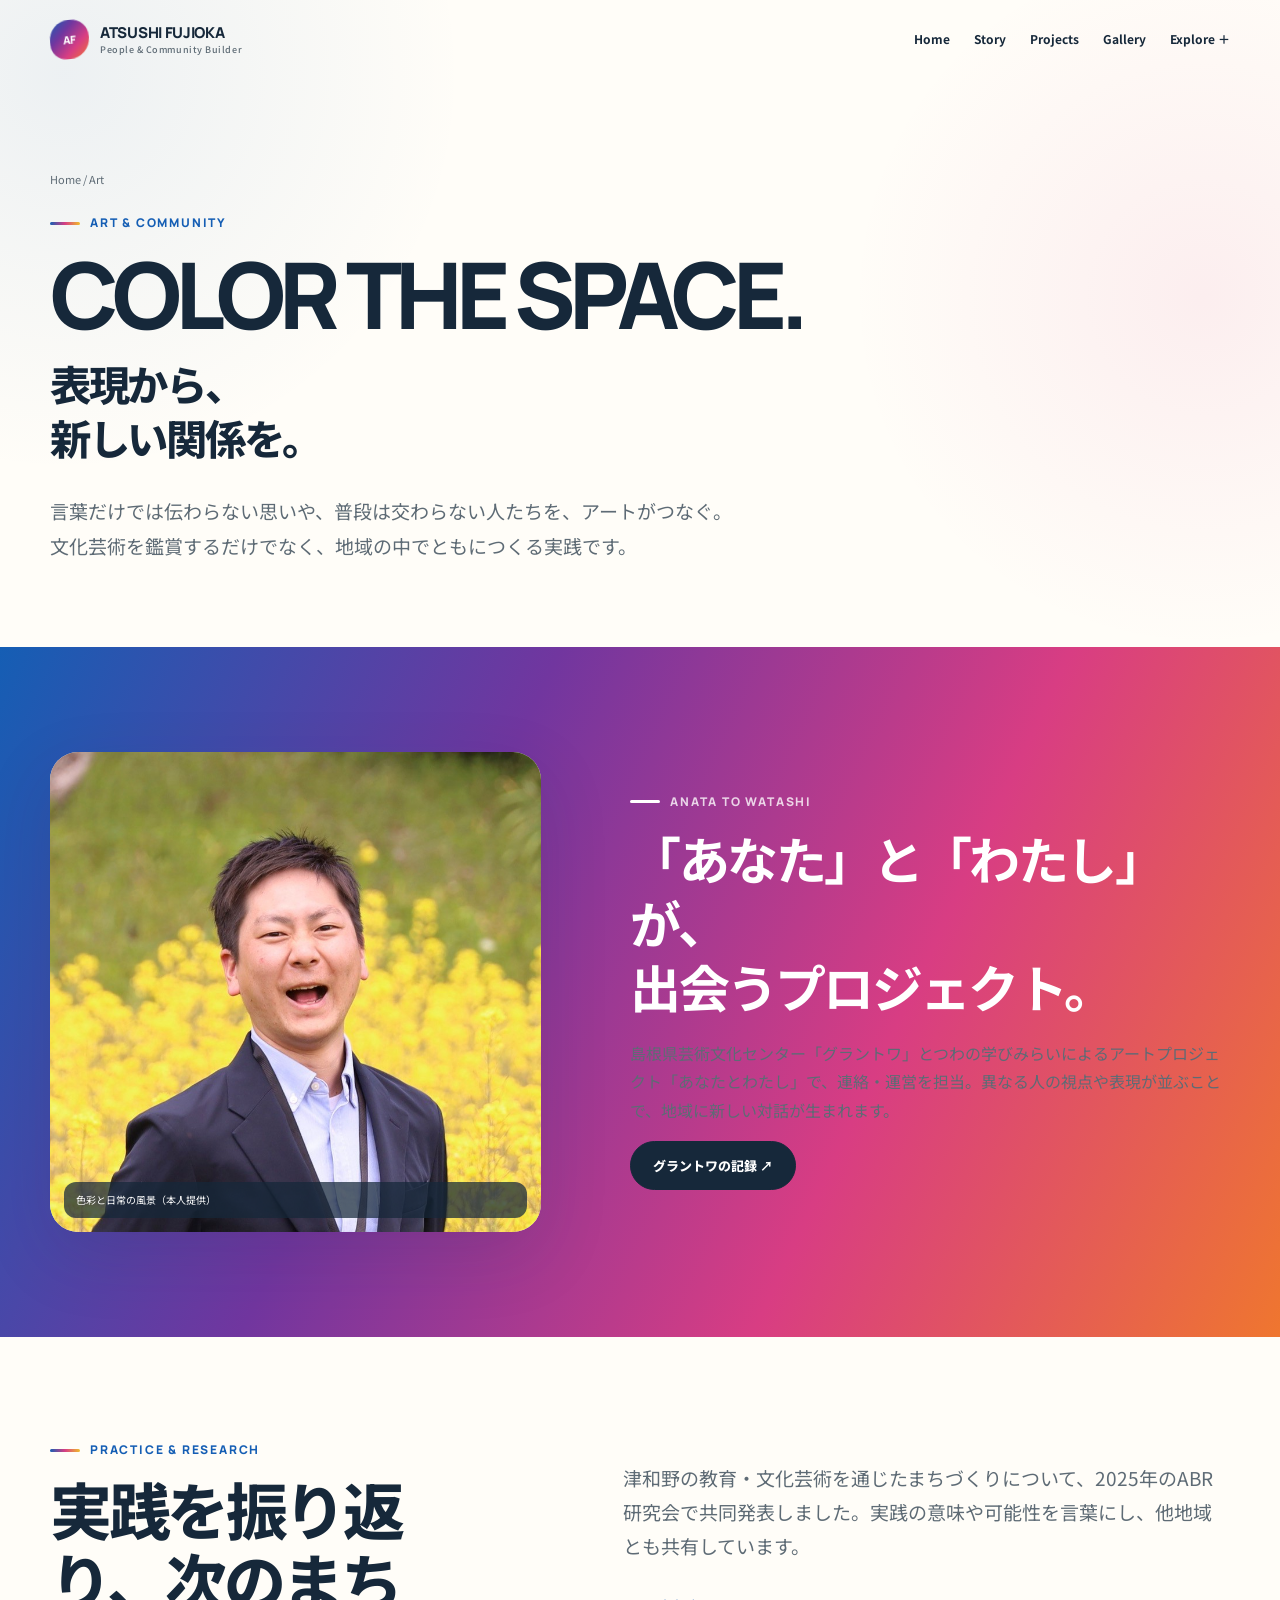
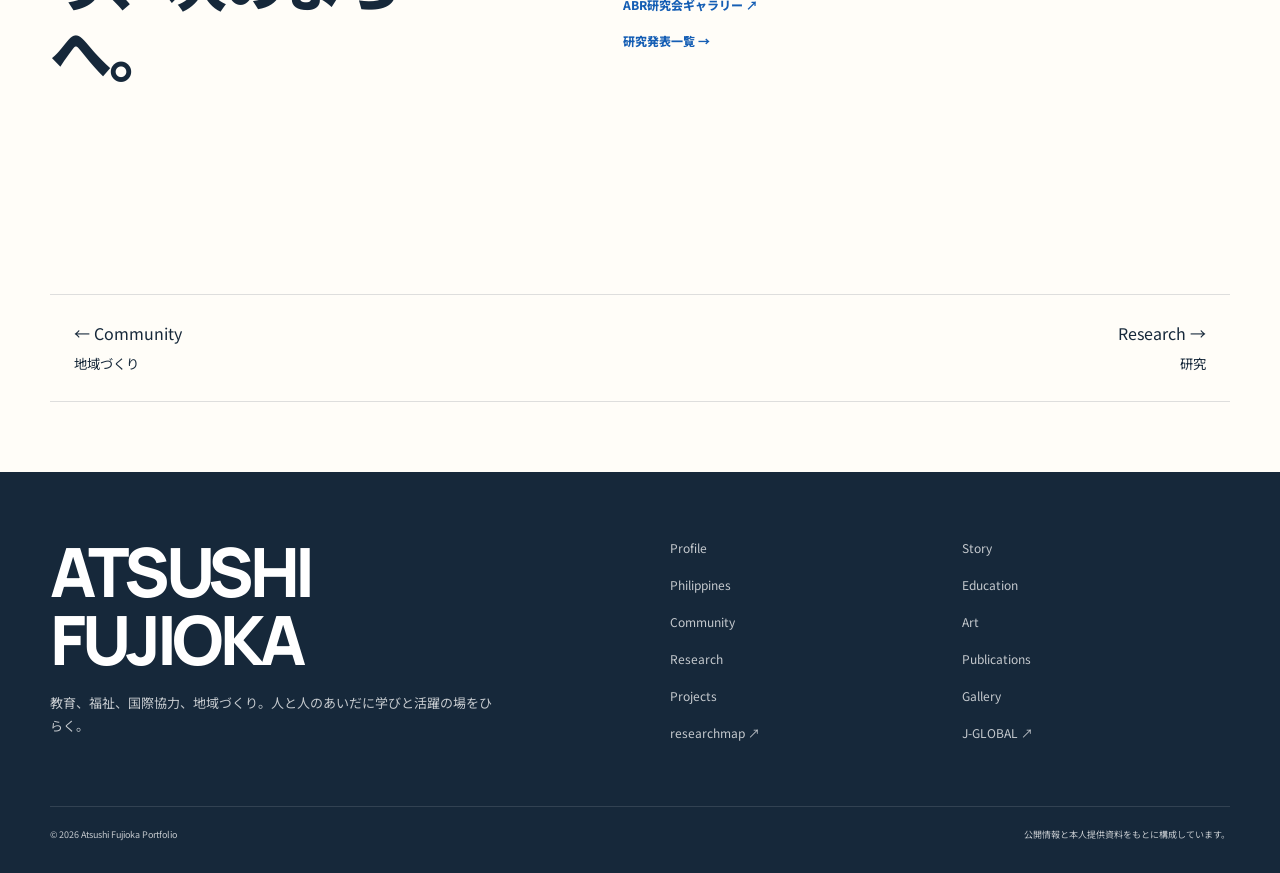
==== art.html @ 7da1eeb3 "Add Atsushi Fujioka portfolio site Present verified education, community, research, and internationa" ====
<!doctype html><html lang="ja"><head>
  <meta charset="utf-8"><meta name="viewport" content="width=device-width,initial-scale=1"><meta name="description" content="藤岡篤司の文化芸術を通じた教育・まちづくり。津和野のアートプロジェクト「あなたとわたし」。">
  <meta property="og:title" content="Art & Community | 藤岡篤司"><meta property="og:image" content="assets/images/profile-field.jpg"><title>Art & Community | 藤岡篤司</title>
  <link rel="preconnect" href="https://fonts.googleapis.com"><link rel="preconnect" href="https://fonts.gstatic.com" crossorigin><link href="https://fonts.googleapis.com/css2?family=Manrope:wght@500;700;800&family=Noto+Sans+JP:wght@400;500;700;900&display=swap" rel="stylesheet"><link rel="stylesheet" href="styles.css"><script src="script.js" defer></script>
</head><body><div data-site-header></div><main id="main">
  <section class="page-hero"><div class="container reveal"><p class="breadcrumb"><a href="index.html">Home</a> / Art</p><p class="eyebrow">Art & Community</p><h1 class="display">COLOR THE SPACE.<span class="jp">表現から、<br>新しい関係を。</span></h1><p class="lead">言葉だけでは伝わらない思いや、普段は交わらない人たちを、アートがつなぐ。文化芸術を鑑賞するだけでなく、地域の中でともにつくる実践です。</p></div></section>
  <section class="section color-band"><div class="container feature">
    <figure class="feature-media reveal"><img src="assets/images/profile-field.jpg" alt="色鮮やかな菜の花畑で笑う藤岡篤司" width="1024" height="682"><figcaption>色彩と日常の風景（本人提供）</figcaption></figure>
    <div class="feature-copy reveal"><p class="eyebrow">Anata to Watashi</p><h2>「あなた」と「わたし」が、<br>出会うプロジェクト。</h2><p>島根県芸術文化センター「グラントワ」とつわの学びみらいによるアートプロジェクト「あなたとわたし」で、連絡・運営を担当。異なる人の視点や表現が並ぶことで、地域に新しい対話が生まれます。</p><a class="button" href="https://www.grandtoit.jp/theater/event/5788/" target="_blank" rel="noopener">グラントワの記録 ↗</a></div>
  </div></section>
  <section class="section"><div class="container"><div class="split"><div class="reveal"><p class="eyebrow">Practice & Research</p><h2 class="section-title">実践を振り返り、次のまちへ。</h2></div><div class="reveal"><p class="lead">津和野の教育・文化芸術を通じたまちづくりについて、2025年のABR研究会で共同発表しました。実践の意味や可能性を言葉にし、他地域とも共有しています。</p><a class="source-link" href="http://m-kishi.com/abr-japan/ja/gallery2025.php" target="_blank" rel="noopener">ABR研究会ギャラリー ↗</a><br><a class="source-link" href="publications.html">研究発表一覧 →</a></div></div></section>
  <section class="section-tight"><div class="container page-nav"><a href="community.html">← Community<br><small>地域づくり</small></a><a href="research.html">Research →<br><small>研究</small></a></div></section>
</main><div data-site-footer></div></body></html>
---- styles.css ----
:root {
  --ink: #16283a;
  --muted: #5e6b75;
  --paper: #fffdf8;
  --white: #fff;
  --blue: #155eb4;
  --purple: #71369f;
  --pink: #d83d83;
  --orange: #ef762f;
  --yellow: #f1bd2a;
  --green: #368f62;
  --line: rgba(22, 40, 58, .14);
  --shadow: 0 24px 70px rgba(22, 40, 58, .13);
  --radius: 28px;
  --max: 1180px;
}

* { box-sizing: border-box; }
html { scroll-behavior: smooth; }
body {
  margin: 0;
  color: var(--ink);
  background:
    radial-gradient(circle at 5% 3%, rgba(21,94,180,.08), transparent 25rem),
    radial-gradient(circle at 94% 12%, rgba(216,61,131,.08), transparent 22rem),
    var(--paper);
  font-family: "Noto Sans JP", "Hiragino Kaku Gothic ProN", sans-serif;
  line-height: 1.8;
  -webkit-font-smoothing: antialiased;
}
body.menu-open { overflow: hidden; }
a { color: inherit; text-decoration: none; }
img { display: block; max-width: 100%; }
button { font: inherit; }
.container { width: min(calc(100% - 40px), var(--max)); margin-inline: auto; }
.skip-link { position: fixed; top: 8px; left: 8px; z-index: 300; padding: 10px 16px; color: white; background: var(--ink); transform: translateY(-160%); }
.skip-link:focus { transform: none; }

.site-header { position: sticky; top: 0; z-index: 100; border-bottom: 1px solid transparent; transition: .25s; }
.site-header.scrolled { border-color: var(--line); background: rgba(255,253,248,.92); backdrop-filter: blur(18px); }
.nav { width: min(calc(100% - 40px), var(--max)); min-height: 78px; margin: auto; display: flex; align-items: center; justify-content: space-between; gap: 30px; }
.brand { display: flex; align-items: center; gap: 11px; font: 800 15px/1 "Manrope", sans-serif; letter-spacing: -.02em; }
.brand-mark { width: 39px; height: 39px; border-radius: 50% 44% 52% 40%; display: grid; place-items: center; color: white; background: linear-gradient(135deg,var(--blue),var(--purple),var(--pink),var(--orange)); font-size: 11px; transform: rotate(-5deg); }
.brand small { display: block; margin-top: 5px; color: var(--muted); font: 500 9px/1 "Noto Sans JP", sans-serif; letter-spacing: .06em; }
.nav-links { display: flex; align-items: center; gap: 24px; font-size: 12px; font-weight: 700; }
.nav-links > a, .menu-button { position: relative; border: 0; padding: 8px 0; color: inherit; background: none; cursor: pointer; }
.nav-links > a::after, .menu-button::after { content: ""; position: absolute; right: 100%; bottom: 2px; left: 0; height: 2px; background: linear-gradient(90deg,var(--blue),var(--pink),var(--orange)); transition: .2s; }
.nav-links > a:hover::after, .nav-links > a[aria-current="page"]::after, .menu-button:hover::after { right: 0; }
.menu-wrap { position: relative; }
.menu-button { font-weight: 700; }
.dropdown { position: absolute; top: calc(100% + 12px); right: 0; width: 560px; padding: 24px; border: 1px solid var(--line); border-radius: 24px; display: grid; grid-template-columns: repeat(2,1fr); gap: 5px 18px; background: rgba(255,255,255,.98); box-shadow: var(--shadow); opacity: 0; visibility: hidden; transform: translateY(-8px); transition: .2s; }
.menu-wrap:hover .dropdown, .menu-wrap:focus-within .dropdown { opacity: 1; visibility: visible; transform: none; }
.dropdown a { padding: 12px; border-radius: 12px; }
.dropdown a:hover, .dropdown a[aria-current="page"] { color: var(--blue); background: #f1f6fc; }
.nav-toggle { display: none; border: 0; background: none; padding: 8px; cursor: pointer; }
.nav-toggle span { display: block; width: 25px; height: 2px; margin: 5px; background: var(--ink); }

.hero { position: relative; padding: 68px 0 100px; overflow: hidden; }
.hero::before, .hero::after { content: ""; position: absolute; border-radius: 48% 52% 42% 58%; filter: blur(1px); pointer-events: none; }
.hero::before { top: 4%; right: -90px; width: 320px; height: 140px; background: linear-gradient(100deg,rgba(241,189,42,.42),rgba(239,118,47,.28),rgba(216,61,131,.2)); transform: rotate(-12deg); }
.hero::after { bottom: 7%; left: -100px; width: 280px; height: 100px; background: linear-gradient(100deg,rgba(21,94,180,.28),rgba(54,143,98,.22)); transform: rotate(13deg); }
.hero-grid { display: grid; grid-template-columns: 1.08fr .92fr; gap: clamp(42px,7vw,92px); align-items: center; }
.eyebrow { display: flex; align-items: center; gap: 10px; margin: 0 0 17px; color: var(--blue); font: 800 12px/1.4 "Manrope",sans-serif; letter-spacing: .15em; text-transform: uppercase; }
.eyebrow::before { content: ""; width: 30px; height: 3px; border-radius: 9px; background: linear-gradient(90deg,var(--blue),var(--pink),var(--yellow)); }
.display { margin: 0; max-width: 900px; font: 800 clamp(49px,8vw,105px)/.98 "Manrope","Noto Sans JP",sans-serif; letter-spacing: -.075em; }
.display .jp { display: block; margin-top: 20px; font-size: .45em; line-height: 1.3; letter-spacing: -.055em; }
.lead { max-width: 700px; color: var(--muted); font-size: clamp(16px,1.7vw,19px); }
.hero-copy .lead { margin: 30px 0; }
.hero-actions { display: flex; flex-wrap: wrap; gap: 12px; }
.button { display: inline-flex; align-items: center; justify-content: center; gap: 9px; min-height: 49px; padding: 0 22px; border: 1px solid var(--ink); border-radius: 999px; color: white; background: var(--ink); font-size: 13px; font-weight: 800; transition: .2s; }
.button:hover { transform: translateY(-2px); box-shadow: 0 12px 30px rgba(22,40,58,.18); }
.button-light { color: var(--ink); background: transparent; }
.portrait { position: relative; min-height: 590px; margin: 0; border-radius: 48% 48% 28px 28px; overflow: hidden; background: #edf5f1; box-shadow: var(--shadow); }
.portrait img { position: absolute; inset: 0; width: 100%; height: 100%; object-fit: cover; object-position: center 25%; }
.portrait::after { content: ""; position: absolute; inset: 0; background: linear-gradient(to top,rgba(22,40,58,.58),transparent 45%); }
.portrait figcaption { position: absolute; right: 22px; bottom: 22px; left: 22px; z-index: 2; padding: 18px; border: 1px solid rgba(255,255,255,.34); border-radius: 18px; color: white; background: rgba(22,40,58,.66); backdrop-filter: blur(10px); }
.portrait figcaption strong { display: block; font-size: 18px; }
.portrait figcaption span { font-size: 11px; opacity: .8; }

.proof-strip { border-block: 1px solid var(--line); }
.proof-grid { display: grid; grid-template-columns: repeat(4,1fr); }
.proof-item { min-height: 145px; padding: 27px; border-right: 1px solid var(--line); display: flex; flex-direction: column; justify-content: center; }
.proof-item:first-child { border-left: 1px solid var(--line); }
.proof-value { font: 800 clamp(21px,2.5vw,34px)/1.15 "Manrope","Noto Sans JP",sans-serif; letter-spacing: -.05em; }
.proof-label { margin-top: 10px; color: var(--muted); font-size: 11px; line-height: 1.55; }

.section { position: relative; padding: 105px 0; }
.section-tight { padding: 70px 0; }
.section-title { margin: 0; max-width: 800px; font: 800 clamp(34px,5vw,62px)/1.15 "Manrope","Noto Sans JP",sans-serif; letter-spacing: -.055em; }
.split { display: grid; grid-template-columns: .86fr 1.14fr; gap: 9vw; align-items: start; }
.cards { display: grid; grid-template-columns: repeat(3,1fr); gap: 18px; margin-top: 50px; }
.card { min-height: 300px; padding: 30px; border: 1px solid var(--line); border-radius: var(--radius); display: flex; flex-direction: column; background: rgba(255,255,255,.56); transition: .25s; }
a.card:hover { transform: translateY(-6px); background: white; box-shadow: 0 18px 50px rgba(22,40,58,.1); }
.card-tag { margin-bottom: auto; color: var(--pink); font: 800 11px "Manrope",sans-serif; letter-spacing: .08em; }
.card h3 { margin: 38px 0 12px; font-size: 23px; line-height: 1.35; letter-spacing: -.035em; }
.card p { margin: 0; color: var(--muted); font-size: 13px; }
.card .arrow { margin-top: 18px; color: var(--blue); font-weight: 800; }
.color-band { color: white; background: linear-gradient(115deg,var(--blue),var(--purple) 35%,var(--pink) 67%,var(--orange)); }
.color-band .eyebrow, .color-band .lead, .color-band .card p { color: rgba(255,255,255,.78); }
.color-band .eyebrow::before { background: white; }
.color-band .card { border-color: rgba(255,255,255,.25); background: rgba(255,255,255,.1); }
.color-band .card-tag { color: #ffe477; }

.page-hero { padding: 80px 0 65px; overflow: hidden; }
.page-hero .display { font-size: clamp(46px,7.5vw,92px); }
.page-hero .lead { margin-top: 28px; }
.breadcrumb { margin-bottom: 25px; color: var(--muted); font-size: 11px; }
.breadcrumb a:hover { color: var(--blue); }
.feature { display: grid; grid-template-columns: .9fr 1.1fr; gap: 7vw; align-items: center; }
.feature.reverse { grid-template-columns: 1.1fr .9fr; }
.feature-media { position: relative; min-height: 480px; margin: 0; border-radius: 28px; overflow: hidden; background: #eaf1ef; box-shadow: var(--shadow); }
.feature-media img { position: absolute; inset: 0; width: 100%; height: 100%; object-fit: cover; }
.feature-media figcaption { position: absolute; right: 14px; bottom: 14px; left: 14px; padding: 9px 12px; border-radius: 12px; color: white; background: rgba(22,40,58,.72); font-size: 10px; }
.feature-copy h2 { margin: 0 0 20px; font-size: clamp(31px,4vw,51px); line-height: 1.25; letter-spacing: -.05em; }
.feature-copy p { color: var(--muted); }
.source-link { display: inline-flex; gap: 7px; align-items: center; margin-top: 12px; color: var(--blue); font-size: 12px; font-weight: 800; }
.source-link:hover { text-decoration: underline; }

.timeline { margin-top: 55px; border-top: 1px solid var(--line); }
.timeline-row { display: grid; grid-template-columns: 120px 1fr; gap: 38px; padding: 30px 0; border-bottom: 1px solid var(--line); }
.timeline-year { color: var(--pink); font: 800 13px "Manrope",sans-serif; }
.timeline-row h3 { margin: 0 0 8px; font-size: 20px; }
.timeline-row p { margin: 0; color: var(--muted); }
.link-list { margin-top: 45px; border-top: 1px solid var(--line); }
.link-list a { min-height: 104px; padding: 18px 0; border-bottom: 1px solid var(--line); display: grid; grid-template-columns: 1fr auto; align-items: center; gap: 20px; transition: .2s; }
.link-list a:hover { padding-inline: 12px; color: var(--blue); }
.link-list strong { display: block; font-size: clamp(19px,2.5vw,30px); letter-spacing: -.03em; }
.link-list small { color: var(--muted); }
.page-nav { display: grid; grid-template-columns: repeat(2,1fr); margin-top: 30px; border-top: 1px solid var(--line); }
.page-nav a { padding: 24px; border-bottom: 1px solid var(--line); }
.page-nav a:last-child { text-align: right; }
.page-nav a:hover { color: var(--blue); }

.gallery { columns: 3 300px; column-gap: 18px; margin-top: 44px; }
.gallery figure { break-inside: avoid; margin: 0 0 18px; border-radius: 20px; overflow: hidden; background: white; box-shadow: 0 12px 36px rgba(22,40,58,.1); }
.gallery img { width: 100%; height: auto; }
.gallery figcaption { padding: 14px 16px 17px; color: var(--muted); font-size: 11px; }
.publication { padding: 28px 0; border-top: 1px solid var(--line); display: grid; grid-template-columns: 90px 1fr; gap: 30px; }
.publication:last-child { border-bottom: 1px solid var(--line); }
.publication time { color: var(--pink); font: 800 13px "Manrope",sans-serif; }
.publication h3 { margin: 0 0 8px; font-size: 19px; }
.publication p { margin: 0; color: var(--muted); font-size: 13px; }
.notice { padding: 24px; border-left: 4px solid var(--yellow); border-radius: 0 18px 18px 0; color: var(--muted); background: rgba(241,189,42,.11); font-size: 13px; }

.site-footer { padding: 65px 0 30px; color: rgba(255,255,255,.75); background: var(--ink); }
.footer-grid { display: grid; grid-template-columns: 1fr 1fr; gap: 60px; }
.footer-name { margin: 0; color: white; font: 800 clamp(36px,6vw,68px)/1 "Manrope",sans-serif; letter-spacing: -.065em; }
.footer-tagline { max-width: 450px; margin-top: 18px; font-size: 13px; }
.footer-links { display: grid; grid-template-columns: repeat(2,1fr); gap: 8px 24px; font-size: 12px; }
.footer-links a:hover { color: #ffe477; }
.footer-bottom { margin-top: 55px; padding-top: 20px; border-top: 1px solid rgba(255,255,255,.12); display: flex; justify-content: space-between; gap: 20px; font-size: 9px; }
.reveal { opacity: 0; transform: translateY(22px); transition: opacity .65s,transform .65s; }
.reveal.visible { opacity: 1; transform: none; }

@media (max-width: 900px) {
  .nav-toggle { display: block; position: relative; z-index: 102; }
  .nav-links { position: fixed; inset: 0; z-index: 101; padding: 95px 28px 35px; flex-direction: column; align-items: flex-start; overflow-y: auto; color: var(--ink); background: var(--paper); transform: translateX(100%); transition: .25s; font-size: 20px; }
  .nav-links.open { transform: none; }
  .menu-wrap { width: 100%; }
  .menu-button { display: none; }
  .dropdown { position: static; width: 100%; padding: 5px 0; border: 0; grid-template-columns: 1fr; background: none; box-shadow: none; opacity: 1; visibility: visible; transform: none; font-size: 16px; }
  .dropdown a { padding: 8px 0; }
  .hero-grid,.split,.feature,.feature.reverse,.footer-grid { grid-template-columns: 1fr; }
  .hero-grid { gap: 48px; }
  .portrait { min-height: 530px; }
  .proof-grid { grid-template-columns: repeat(2,1fr); }
  .proof-item:nth-child(3) { border-left: 1px solid var(--line); }
  .cards { grid-template-columns: 1fr; }
  .card { min-height: 230px; }
  .feature.reverse .feature-media { order: 0; }
  .feature.reverse .feature-copy { order: 1; }
}
@media (max-width: 560px) {
  .container,.nav { width: min(calc(100% - 28px),var(--max)); }
  .nav { min-height: 68px; }
  .brand small { display: none; }
  .hero { padding-top: 42px; }
  .display { font-size: 51px; }
  .hero-actions { flex-direction: column; align-items: stretch; }
  .portrait { min-height: 440px; border-radius: 42% 42% 22px 22px; }
  .proof-item { min-height: 124px; padding: 18px; }
  .section { padding: 78px 0; }
  .feature-media { min-height: 370px; }
  .timeline-row,.publication { grid-template-columns: 1fr; gap: 8px; }
  .page-nav { grid-template-columns: 1fr; }
  .page-nav a:last-child { text-align: left; }
  .footer-links { grid-template-columns: 1fr; }
  .footer-bottom { flex-direction: column; }
}
@media (prefers-reduced-motion: reduce) {
  html { scroll-behavior: auto; }
  *,*::before,*::after { animation-duration: .01ms !important; transition-duration: .01ms !important; }
  .reveal { opacity: 1; transform: none; }
}
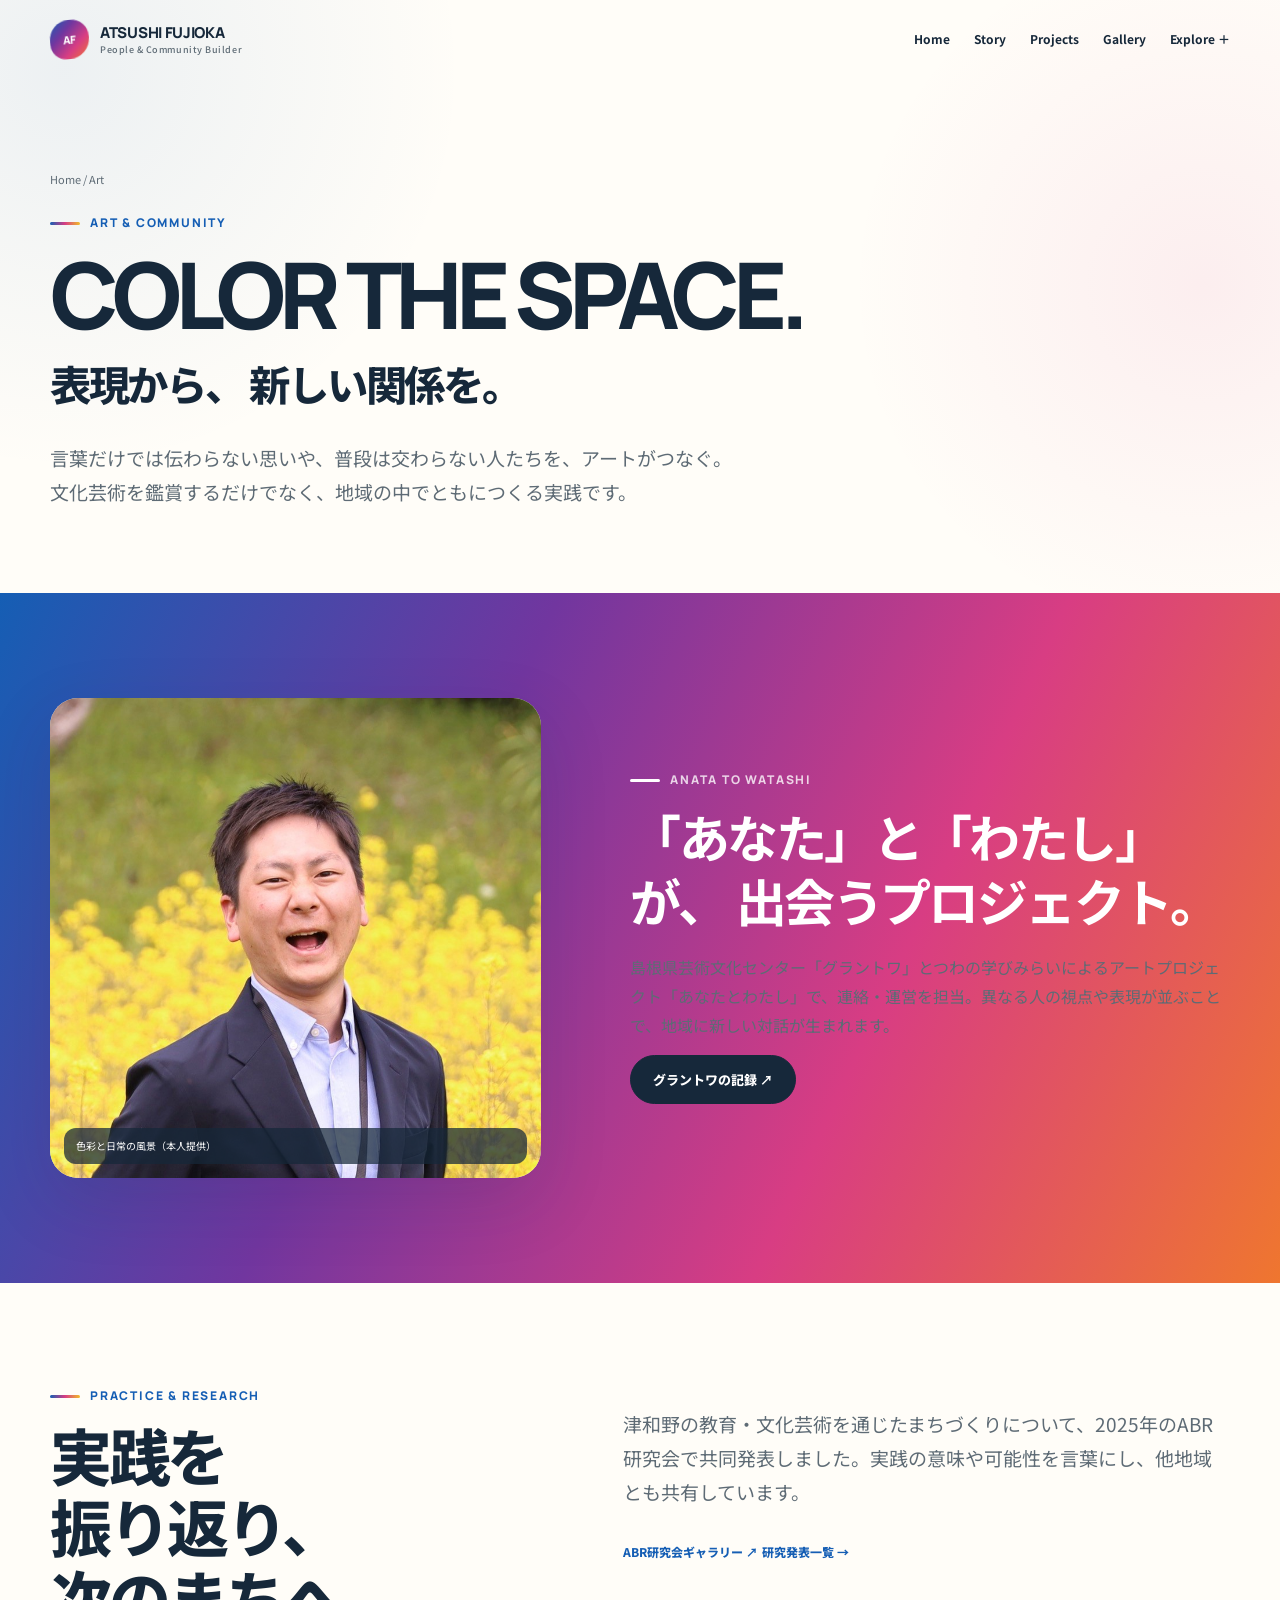
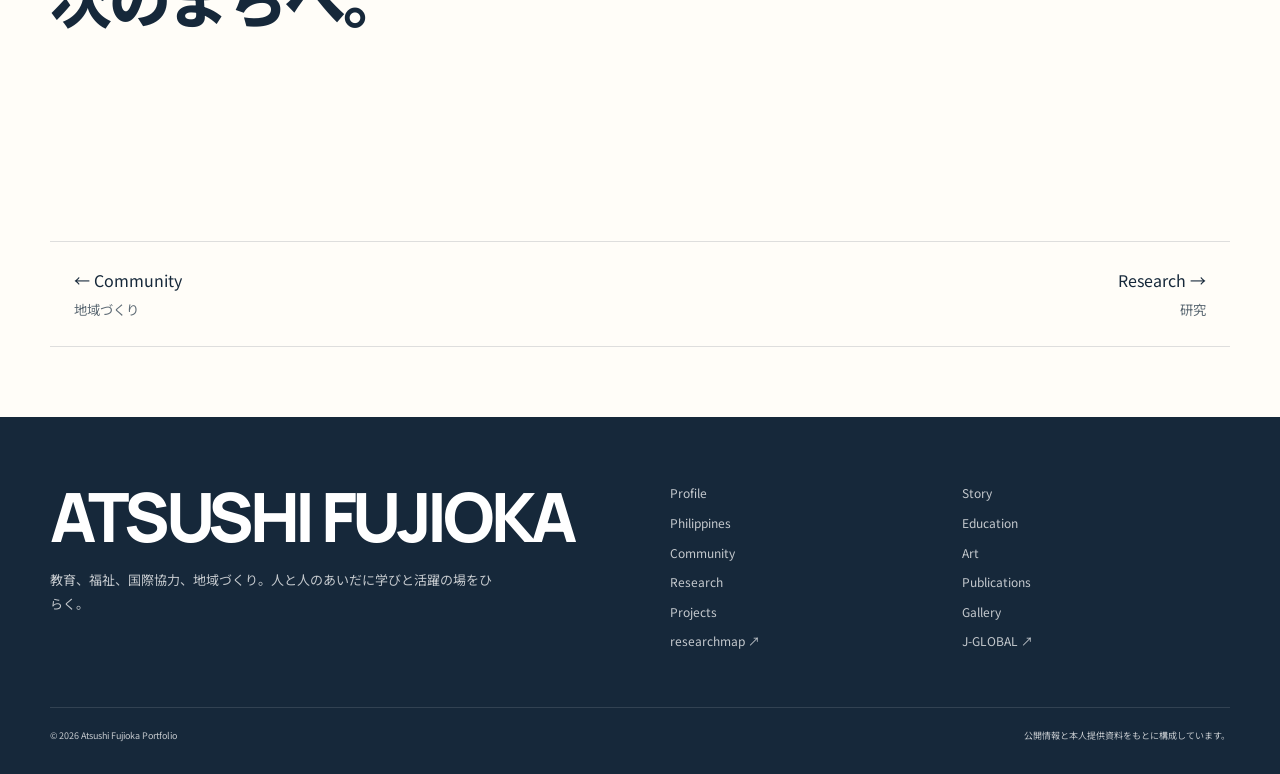
==== commit 64eb28ba: "Improve responsive layout and career storytelling Let content wrap naturally on every screen size an" ====
--- a/art.html
+++ b/art.html
@@ -3,11 +3,11 @@
   <meta property="og:title" content="Art & Community | 藤岡篤司"><meta property="og:image" content="assets/images/profile-field.jpg"><title>Art & Community | 藤岡篤司</title>
   <link rel="preconnect" href="https://fonts.googleapis.com"><link rel="preconnect" href="https://fonts.gstatic.com" crossorigin><link href="https://fonts.googleapis.com/css2?family=Manrope:wght@500;700;800&family=Noto+Sans+JP:wght@400;500;700;900&display=swap" rel="stylesheet"><link rel="stylesheet" href="styles.css"><script src="script.js" defer></script>
 </head><body><div data-site-header></div><main id="main">
-  <section class="page-hero"><div class="container reveal"><p class="breadcrumb"><a href="index.html">Home</a> / Art</p><p class="eyebrow">Art & Community</p><h1 class="display">COLOR THE SPACE.<span class="jp">表現から、<br>新しい関係を。</span></h1><p class="lead">言葉だけでは伝わらない思いや、普段は交わらない人たちを、アートがつなぐ。文化芸術を鑑賞するだけでなく、地域の中でともにつくる実践です。</p></div></section>
+  <section class="page-hero"><div class="container reveal"><p class="breadcrumb"><a href="index.html">Home</a> / Art</p><p class="eyebrow">Art & Community</p><h1 class="display">COLOR THE SPACE.<span class="jp">表現から、 新しい関係を。</span></h1><p class="lead">言葉だけでは伝わらない思いや、普段は交わらない人たちを、アートがつなぐ。文化芸術を鑑賞するだけでなく、地域の中でともにつくる実践です。</p></div></section>
   <section class="section color-band"><div class="container feature">
     <figure class="feature-media reveal"><img src="assets/images/profile-field.jpg" alt="色鮮やかな菜の花畑で笑う藤岡篤司" width="1024" height="682"><figcaption>色彩と日常の風景（本人提供）</figcaption></figure>
-    <div class="feature-copy reveal"><p class="eyebrow">Anata to Watashi</p><h2>「あなた」と「わたし」が、<br>出会うプロジェクト。</h2><p>島根県芸術文化センター「グラントワ」とつわの学びみらいによるアートプロジェクト「あなたとわたし」で、連絡・運営を担当。異なる人の視点や表現が並ぶことで、地域に新しい対話が生まれます。</p><a class="button" href="https://www.grandtoit.jp/theater/event/5788/" target="_blank" rel="noopener">グラントワの記録 ↗</a></div>
+    <div class="feature-copy reveal"><p class="eyebrow">Anata to Watashi</p><h2>「あなた」と「わたし」が、 出会うプロジェクト。</h2><p>島根県芸術文化センター「グラントワ」とつわの学びみらいによるアートプロジェクト「あなたとわたし」で、連絡・運営を担当。異なる人の視点や表現が並ぶことで、地域に新しい対話が生まれます。</p><a class="button" href="https://www.grandtoit.jp/theater/event/5788/" target="_blank" rel="noopener">グラントワの記録 ↗</a></div>
   </div></section>
-  <section class="section"><div class="container"><div class="split"><div class="reveal"><p class="eyebrow">Practice & Research</p><h2 class="section-title">実践を振り返り、次のまちへ。</h2></div><div class="reveal"><p class="lead">津和野の教育・文化芸術を通じたまちづくりについて、2025年のABR研究会で共同発表しました。実践の意味や可能性を言葉にし、他地域とも共有しています。</p><a class="source-link" href="http://m-kishi.com/abr-japan/ja/gallery2025.php" target="_blank" rel="noopener">ABR研究会ギャラリー ↗</a><br><a class="source-link" href="publications.html">研究発表一覧 →</a></div></div></section>
-  <section class="section-tight"><div class="container page-nav"><a href="community.html">← Community<br><small>地域づくり</small></a><a href="research.html">Research →<br><small>研究</small></a></div></section>
+  <section class="section"><div class="container"><div class="split"><div class="reveal"><p class="eyebrow">Practice & Research</p><h2 class="section-title">実践を振り返り、次のまちへ。</h2></div><div class="reveal"><p class="lead">津和野の教育・文化芸術を通じたまちづくりについて、2025年のABR研究会で共同発表しました。実践の意味や可能性を言葉にし、他地域とも共有しています。</p><a class="source-link" href="http://m-kishi.com/abr-japan/ja/gallery2025.php" target="_blank" rel="noopener">ABR研究会ギャラリー ↗</a> <a class="source-link" href="publications.html">研究発表一覧 →</a></div></div></section>
+  <section class="section-tight"><div class="container page-nav"><a href="community.html">← Community <small>地域づくり</small></a><a href="research.html">Research → <small>研究</small></a></div></section>
 </main><div data-site-footer></div></body></html>
--- a/styles.css
+++ b/styles.css
@@ -26,6 +26,8 @@
     var(--paper);
   font-family: "Noto Sans JP", "Hiragino Kaku Gothic ProN", sans-serif;
   line-height: 1.8;
+  overflow-wrap: break-word;
+  overflow-x: clip;
   -webkit-font-smoothing: antialiased;
 }
 body.menu-open { overflow: hidden; }
@@ -62,8 +64,8 @@
 .hero-grid { display: grid; grid-template-columns: 1.08fr .92fr; gap: clamp(42px,7vw,92px); align-items: center; }
 .eyebrow { display: flex; align-items: center; gap: 10px; margin: 0 0 17px; color: var(--blue); font: 800 12px/1.4 "Manrope",sans-serif; letter-spacing: .15em; text-transform: uppercase; }
 .eyebrow::before { content: ""; width: 30px; height: 3px; border-radius: 9px; background: linear-gradient(90deg,var(--blue),var(--pink),var(--yellow)); }
-.display { margin: 0; max-width: 900px; font: 800 clamp(49px,8vw,105px)/.98 "Manrope","Noto Sans JP",sans-serif; letter-spacing: -.075em; }
-.display .jp { display: block; margin-top: 20px; font-size: .45em; line-height: 1.3; letter-spacing: -.055em; }
+.display { margin: 0; max-width: 900px; font: 800 clamp(49px,8vw,105px)/.98 "Manrope","Noto Sans JP",sans-serif; letter-spacing: -.075em; overflow-wrap: anywhere; text-wrap: balance; }
+.display .jp { display: block; max-width: 18em; margin-top: 20px; font-size: .45em; line-height: 1.3; letter-spacing: -.055em; overflow-wrap: normal; word-break: auto-phrase; text-wrap: balance; }
 .lead { max-width: 700px; color: var(--muted); font-size: clamp(16px,1.7vw,19px); }
 .hero-copy .lead { margin: 30px 0; }
 .hero-actions { display: flex; flex-wrap: wrap; gap: 12px; }
@@ -86,13 +88,13 @@
 
 .section { position: relative; padding: 105px 0; }
 .section-tight { padding: 70px 0; }
-.section-title { margin: 0; max-width: 800px; font: 800 clamp(34px,5vw,62px)/1.15 "Manrope","Noto Sans JP",sans-serif; letter-spacing: -.055em; }
+.section-title { margin: 0; max-width: 800px; font: 800 clamp(34px,5vw,62px)/1.15 "Manrope","Noto Sans JP",sans-serif; letter-spacing: -.055em; word-break: auto-phrase; text-wrap: balance; }
 .split { display: grid; grid-template-columns: .86fr 1.14fr; gap: 9vw; align-items: start; }
 .cards { display: grid; grid-template-columns: repeat(3,1fr); gap: 18px; margin-top: 50px; }
 .card { min-height: 300px; padding: 30px; border: 1px solid var(--line); border-radius: var(--radius); display: flex; flex-direction: column; background: rgba(255,255,255,.56); transition: .25s; }
 a.card:hover { transform: translateY(-6px); background: white; box-shadow: 0 18px 50px rgba(22,40,58,.1); }
 .card-tag { margin-bottom: auto; color: var(--pink); font: 800 11px "Manrope",sans-serif; letter-spacing: .08em; }
-.card h3 { margin: 38px 0 12px; font-size: 23px; line-height: 1.35; letter-spacing: -.035em; }
+.card h3 { margin: 38px 0 12px; font-size: 23px; line-height: 1.35; letter-spacing: -.035em; word-break: auto-phrase; text-wrap: balance; }
 .card p { margin: 0; color: var(--muted); font-size: 13px; }
 .card .arrow { margin-top: 18px; color: var(--blue); font-weight: 800; }
 .color-band { color: white; background: linear-gradient(115deg,var(--blue),var(--purple) 35%,var(--pink) 67%,var(--orange)); }
@@ -111,9 +113,9 @@
 .feature-media { position: relative; min-height: 480px; margin: 0; border-radius: 28px; overflow: hidden; background: #eaf1ef; box-shadow: var(--shadow); }
 .feature-media img { position: absolute; inset: 0; width: 100%; height: 100%; object-fit: cover; }
 .feature-media figcaption { position: absolute; right: 14px; bottom: 14px; left: 14px; padding: 9px 12px; border-radius: 12px; color: white; background: rgba(22,40,58,.72); font-size: 10px; }
-.feature-copy h2 { margin: 0 0 20px; font-size: clamp(31px,4vw,51px); line-height: 1.25; letter-spacing: -.05em; }
+.feature-copy h2 { margin: 0 0 20px; font-size: clamp(31px,4vw,51px); line-height: 1.25; letter-spacing: -.05em; word-break: auto-phrase; text-wrap: balance; }
 .feature-copy p { color: var(--muted); }
-.source-link { display: inline-flex; gap: 7px; align-items: center; margin-top: 12px; color: var(--blue); font-size: 12px; font-weight: 800; }
+.source-link { display: inline-flex; max-width: 100%; gap: 7px; align-items: center; margin-top: 12px; color: var(--blue); font-size: 12px; font-weight: 800; overflow-wrap: anywhere; }
 .source-link:hover { text-decoration: underline; }
 
 .timeline { margin-top: 55px; border-top: 1px solid var(--line); }
@@ -130,6 +132,7 @@
 .page-nav a { padding: 24px; border-bottom: 1px solid var(--line); }
 .page-nav a:last-child { text-align: right; }
 .page-nav a:hover { color: var(--blue); }
+.page-nav small { display: block; margin-top: 4px; color: var(--muted); }
 
 .gallery { columns: 3 300px; column-gap: 18px; margin-top: 44px; }
 .gallery figure { break-inside: avoid; margin: 0 0 18px; border-radius: 20px; overflow: hidden; background: white; box-shadow: 0 12px 36px rgba(22,40,58,.1); }
@@ -142,9 +145,84 @@
 .publication p { margin: 0; color: var(--muted); font-size: 13px; }
 .notice { padding: 24px; border-left: 4px solid var(--yellow); border-radius: 0 18px 18px 0; color: var(--muted); background: rgba(241,189,42,.11); font-size: 13px; }
 
+.career-map { margin-top: 52px; }
+.career-map-stage {
+  position: relative;
+  min-height: 620px;
+  border: 1px solid var(--line);
+  border-radius: 36px;
+  overflow: hidden;
+  background:
+    radial-gradient(circle at 50% 50%, rgba(241,189,42,.16), transparent 25%),
+    radial-gradient(circle at 15% 20%, rgba(21,94,180,.08), transparent 22%),
+    radial-gradient(circle at 85% 75%, rgba(216,61,131,.09), transparent 24%),
+    rgba(255,255,255,.55);
+}
+.career-map-lines { position: absolute; inset: 0; width: 100%; height: 100%; pointer-events: none; }
+.career-map-lines path { fill: none; stroke: url("#career-line-gradient"); stroke-width: 2.5; stroke-linecap: round; opacity: .48; }
+.map-node {
+  position: absolute;
+  left: var(--x);
+  top: var(--y);
+  z-index: 2;
+  width: clamp(112px,14vw,166px);
+  min-height: 76px;
+  padding: 13px 16px;
+  border: 1px solid var(--line);
+  border-radius: 22px;
+  color: var(--ink);
+  background: rgba(255,255,255,.94);
+  box-shadow: 0 12px 36px rgba(22,40,58,.11);
+  font-size: 12px;
+  font-weight: 800;
+  line-height: 1.45;
+  text-align: center;
+  cursor: pointer;
+  transform: translate(-50%,-50%);
+  transition: transform .2s, border-color .2s, box-shadow .2s, color .2s;
+}
+.map-node:hover,.map-node:focus-visible,.map-node[aria-pressed="true"] {
+  border-color: var(--pink);
+  color: var(--blue);
+  box-shadow: 0 16px 44px rgba(21,94,180,.16);
+  transform: translate(-50%,-50%) scale(1.04);
+}
+.map-node small { display: block; margin-top: 5px; color: var(--muted); font-size: 9px; font-weight: 500; }
+.map-node-center {
+  width: clamp(142px,17vw,198px);
+  min-height: 112px;
+  border: 0;
+  border-radius: 50%;
+  color: white;
+  background: linear-gradient(135deg,var(--blue),var(--purple) 38%,var(--pink) 70%,var(--orange));
+  box-shadow: 0 22px 60px rgba(113,54,159,.25);
+  font-size: 17px;
+}
+.map-node-center small { color: rgba(255,255,255,.78); }
+.map-node-center:hover,.map-node-center:focus-visible,.map-node-center[aria-pressed="true"] { color: white; }
+.career-map-detail {
+  min-height: 190px;
+  margin: -28px 28px 0;
+  padding: 34px;
+  border: 1px solid var(--line);
+  border-radius: 28px;
+  position: relative;
+  z-index: 4;
+  display: grid;
+  grid-template-columns: 150px 1fr auto;
+  gap: 30px;
+  align-items: center;
+  background: white;
+  box-shadow: var(--shadow);
+}
+.career-map-detail-meta { color: var(--pink); font: 800 12px/1.5 "Manrope","Noto Sans JP",sans-serif; letter-spacing: .07em; }
+.career-map-detail h3 { margin: 0 0 8px; font-size: clamp(22px,3vw,34px); line-height: 1.25; letter-spacing: -.04em; text-wrap: balance; }
+.career-map-detail p { margin: 0; color: var(--muted); font-size: 13px; }
+.career-map-detail .button { white-space: nowrap; }
+
 .site-footer { padding: 65px 0 30px; color: rgba(255,255,255,.75); background: var(--ink); }
 .footer-grid { display: grid; grid-template-columns: 1fr 1fr; gap: 60px; }
-.footer-name { margin: 0; color: white; font: 800 clamp(36px,6vw,68px)/1 "Manrope",sans-serif; letter-spacing: -.065em; }
+.footer-name { margin: 0; color: white; font: 800 clamp(36px,6vw,68px)/1 "Manrope",sans-serif; letter-spacing: -.065em; overflow-wrap: anywhere; text-wrap: balance; }
 .footer-tagline { max-width: 450px; margin-top: 18px; font-size: 13px; }
 .footer-links { display: grid; grid-template-columns: repeat(2,1fr); gap: 8px 24px; font-size: 12px; }
 .footer-links a:hover { color: #ffe477; }
@@ -169,23 +247,67 @@
   .card { min-height: 230px; }
   .feature.reverse .feature-media { order: 0; }
   .feature.reverse .feature-copy { order: 1; }
+  .career-map-detail { grid-template-columns: 110px 1fr; }
+  .career-map-detail .button { grid-column: 1 / -1; justify-self: start; }
 }
 @media (max-width: 560px) {
   .container,.nav { width: min(calc(100% - 28px),var(--max)); }
   .nav { min-height: 68px; }
+  .brand { max-width: calc(100vw - 92px); font-size: 12px; }
+  .brand-mark { flex: 0 0 36px; width: 36px; height: 36px; }
   .brand small { display: none; }
   .hero { padding-top: 42px; }
-  .display { font-size: 51px; }
+  .display,.page-hero .display { font-size: clamp(36px,12vw,51px); line-height: 1.02; letter-spacing: -.065em; }
+  .display .jp { max-width: none; font-size: .5em; line-height: 1.38; letter-spacing: -.04em; }
   .hero-actions { flex-direction: column; align-items: stretch; }
-  .portrait { min-height: 440px; border-radius: 42% 42% 22px 22px; }
-  .proof-item { min-height: 124px; padding: 18px; }
+  .portrait { min-height: 0; aspect-ratio: 4 / 5; border-radius: 42% 42% 22px 22px; }
+  .portrait figcaption { right: 12px; bottom: 12px; left: 12px; padding: 14px; }
+  .proof-grid { grid-template-columns: 1fr; }
+  .proof-item,.proof-item:nth-child(3) { min-height: 0; padding: 20px 18px; border-left: 1px solid var(--line); }
+  .proof-value { font-size: clamp(23px,8vw,31px); }
   .section { padding: 78px 0; }
-  .feature-media { min-height: 370px; }
+  .section-tight { padding: 54px 0; }
+  .section-title { font-size: clamp(31px,10vw,43px); }
+  .feature-media { min-height: 0; aspect-ratio: 4 / 3; }
+  .feature-copy h2 { font-size: clamp(29px,9vw,40px); }
+  .cards { margin-top: 36px; }
+  .card { min-height: 0; padding: 24px; }
+  .card h3 { margin-top: 28px; }
   .timeline-row,.publication { grid-template-columns: 1fr; gap: 8px; }
   .page-nav { grid-template-columns: 1fr; }
   .page-nav a:last-child { text-align: left; }
+  .link-list a { min-height: 86px; }
+  .gallery { columns: 1; }
+  .career-map { margin-top: 36px; }
+  .career-map-stage { min-height: 0; padding: 22px; border-radius: 26px; display: grid; gap: 12px; }
+  .career-map-lines { display: none; }
+  .map-node,.map-node-center {
+    position: relative;
+    top: auto;
+    left: auto;
+    width: 100%;
+    min-height: 0;
+    padding: 16px 18px;
+    border-radius: 18px;
+    text-align: left;
+    transform: none;
+  }
+  .map-node:not(.map-node-center) { border-left: 4px solid var(--pink); }
+  .map-node:hover,.map-node:focus-visible,.map-node[aria-pressed="true"],
+  .map-node-center:hover,.map-node-center:focus-visible,.map-node-center[aria-pressed="true"] { transform: none; }
+  .map-node-center { order: -1; border-radius: 18px; }
+  .map-node small { display: inline; margin: 0 0 0 8px; }
+  .career-map-detail { min-height: 0; margin: 16px 0 0; padding: 24px; border-radius: 22px; grid-template-columns: 1fr; gap: 10px; }
+  .career-map-detail .button { grid-column: auto; width: 100%; margin-top: 8px; }
   .footer-links { grid-template-columns: 1fr; }
   .footer-bottom { flex-direction: column; }
+}
+
+@media (max-width: 360px) {
+  .container,.nav { width: min(calc(100% - 22px),var(--max)); }
+  .nav-links { padding-inline: 22px; }
+  .display,.page-hero .display { font-size: clamp(33px,11.5vw,41px); }
+  .button { width: 100%; padding-inline: 16px; }
 }
 @media (prefers-reduced-motion: reduce) {
   html { scroll-behavior: auto; }
